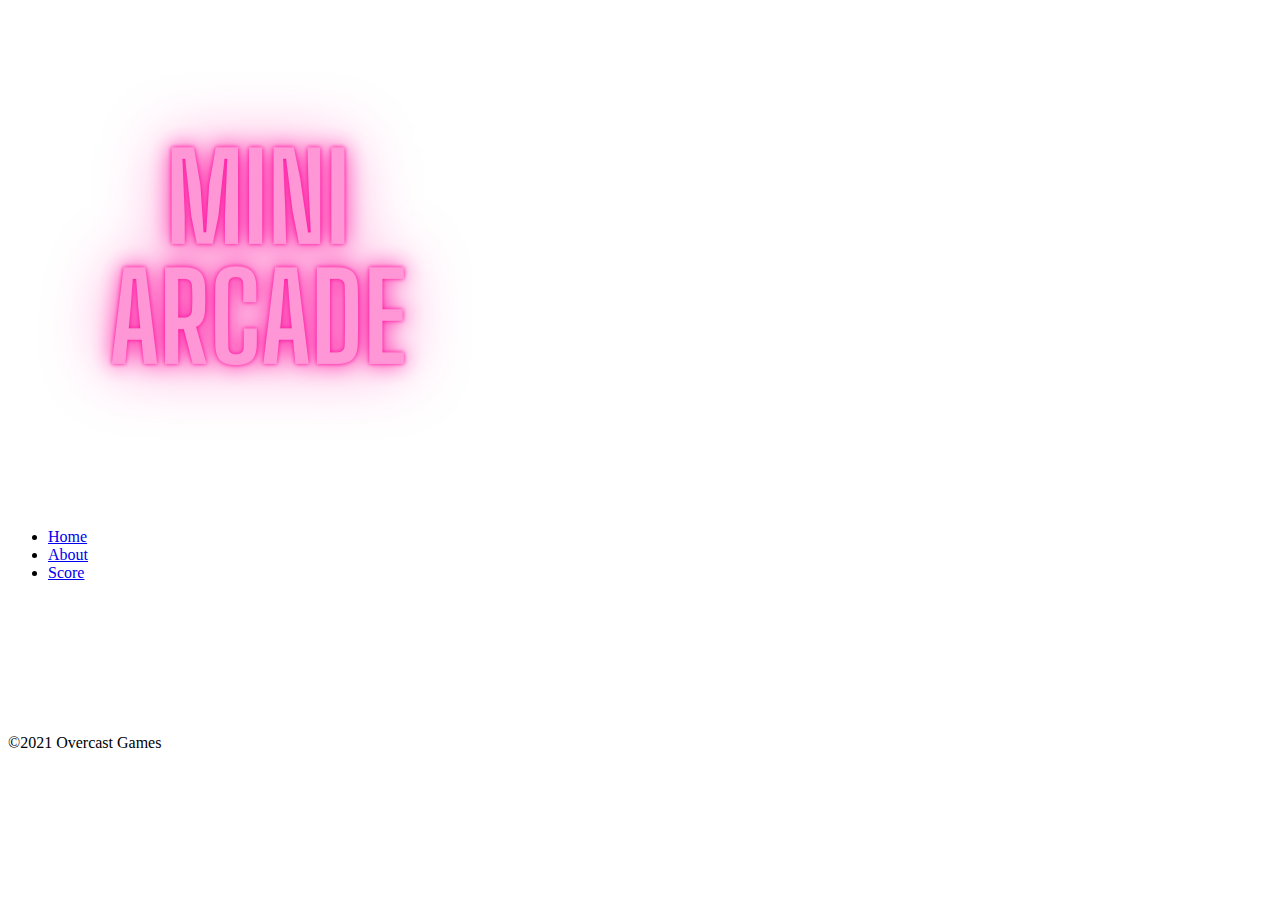
==== about.html @ 6eb0135d "Merge pull request #4 from OvercastGames/snake" ====
<!DOCTYPE html>
<html lang="en">
<head>
    <meta charset="UTF-8">
    <meta http-equiv="X-UA-Compatible" content="IE=edge">
    <meta name="viewport" content="width=device-width, initial-scale=1.0">
    <title>Document</title>
    <link rel="stylesheet" href="reset.css">
    <link rel="stylesheet" href="style.css">
    <link rel="stylesheet" href="about.css">
</head>

<body>
    <header>
		<navbar>
		<img id="" src="./img/miniarcadelogo.png">
				<ul>
					<li class=""><a href="./index.html">Home</a></li>
					<li class=""><a href="./about.html">About</a></li>
					<li class=""><a href="./score.html">Score</a></li>
				</ul>
		</navbar>
	</header>

	<main>
	    <article>
            <img src="">
            <div class="container">
                <p></p>
            </div>
        </article>
        <article>
            <img src="">
            <div class="container">
                <p></p>
            </div>
        </article>
        <article>
            <img src="">
            <div class="container">
                <p></p>
            </div>
        </article>
        <article>
            <img src="">
            <div class="container">
                <p></p>
            </div>
        </article>
		
	</main>

    <footer>
        <p>&copy;2021 Overcast Games</p>
    </footer>
</body>
</html>
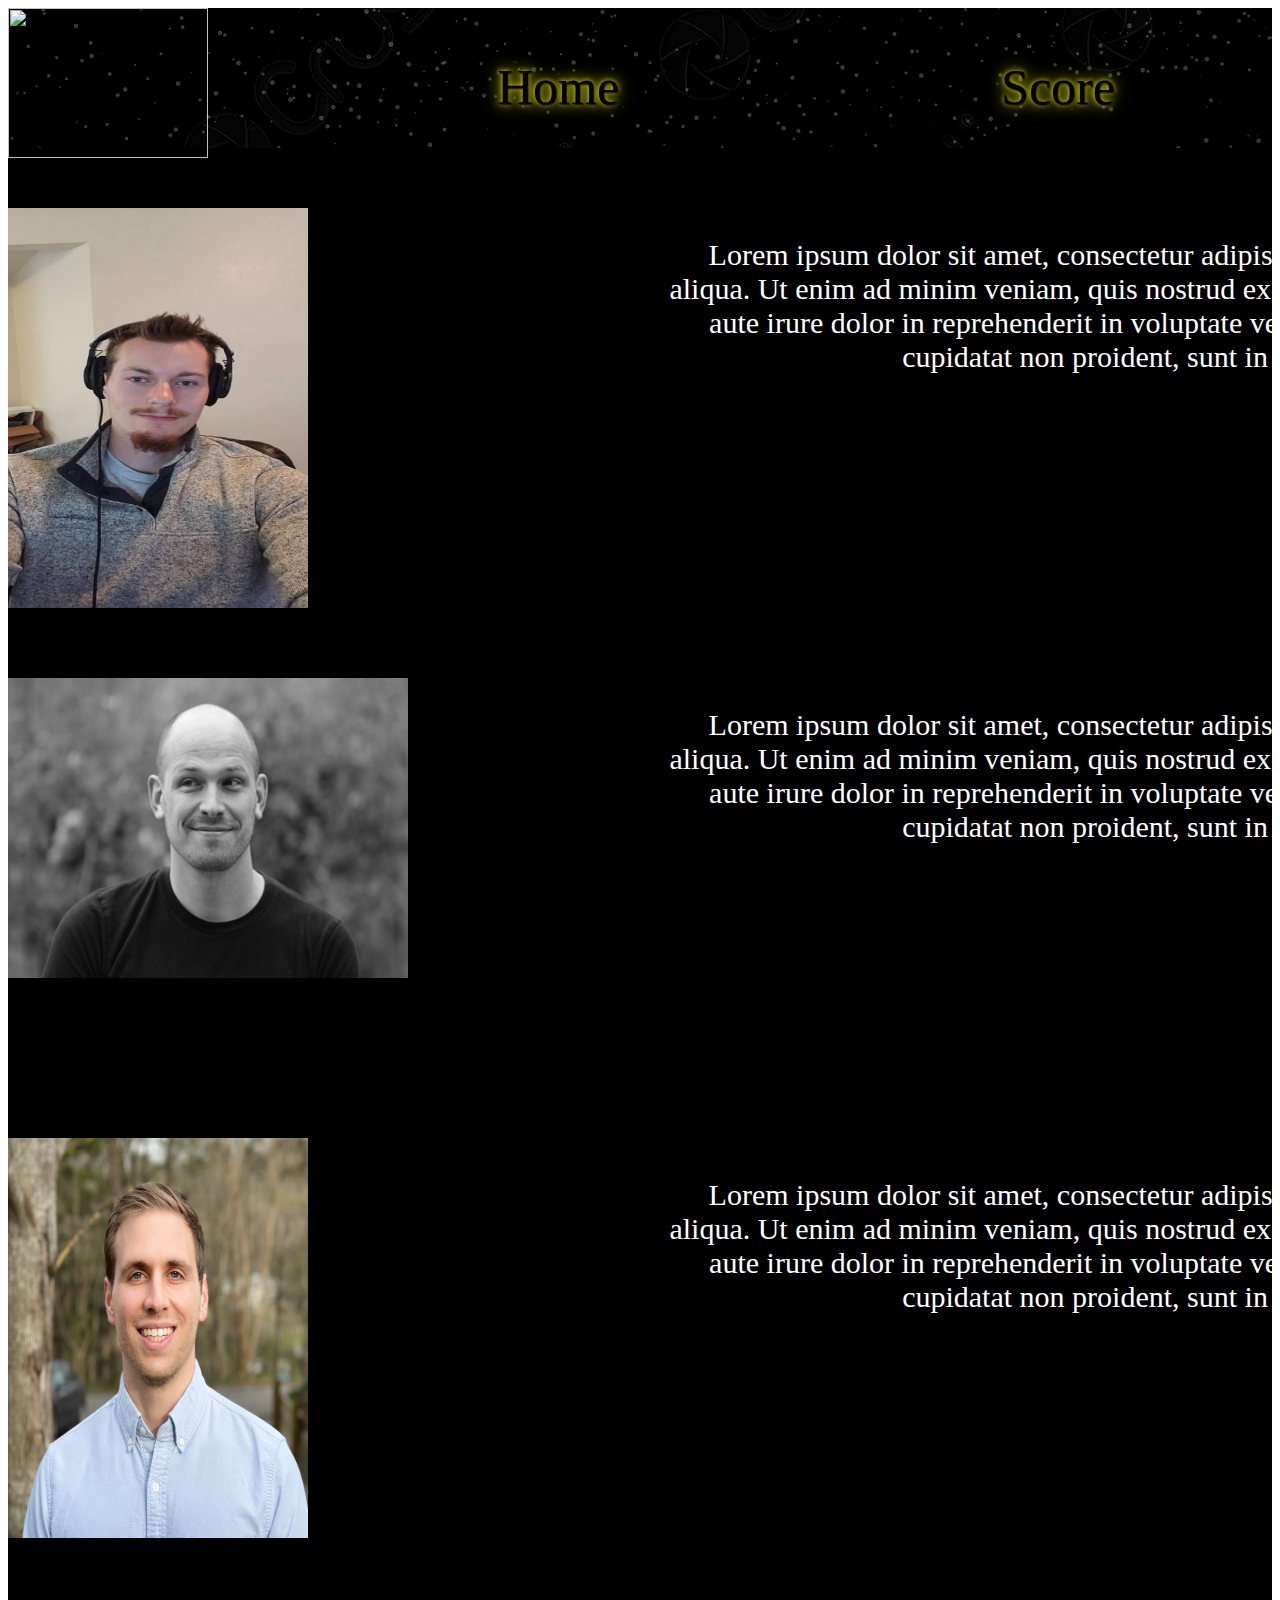
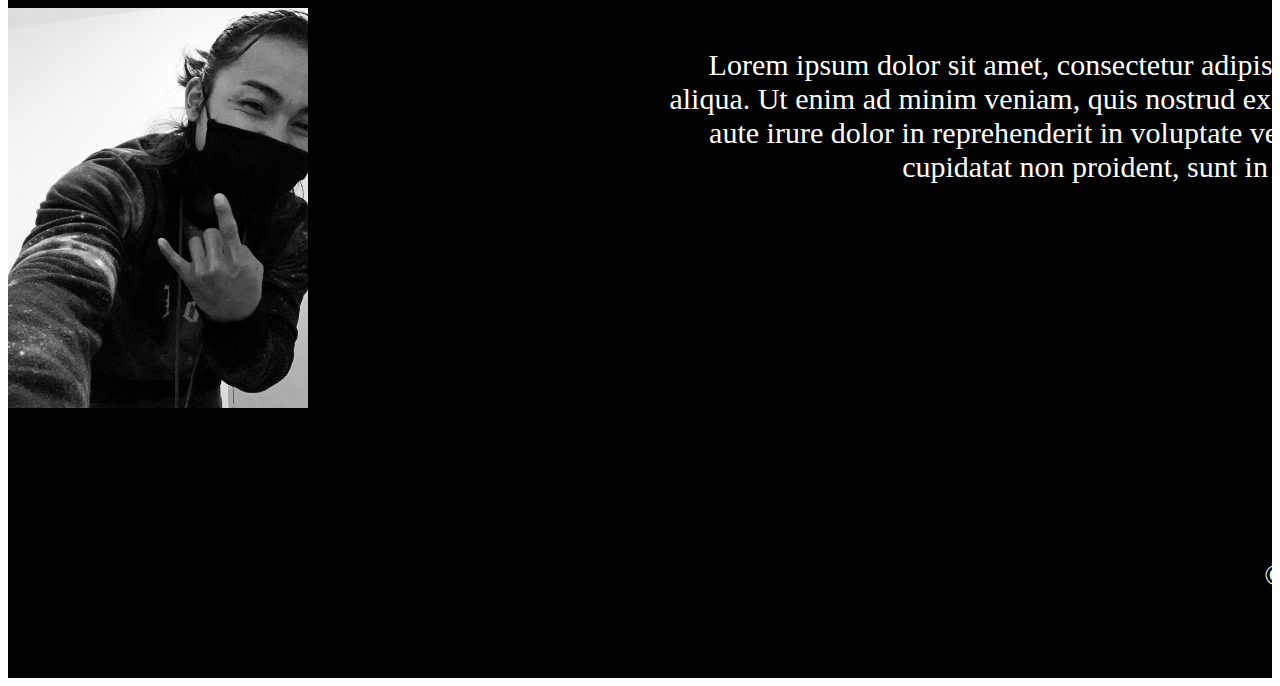
==== commit 0c935767: "Added further details to font styling" ====
--- a/about.html
+++ b/about.html
@@ -6,52 +6,45 @@
     <meta name="viewport" content="width=device-width, initial-scale=1.0">
     <title>Document</title>
     <link rel="stylesheet" href="reset.css">
-    <link rel="stylesheet" href="style.css">
-    <link rel="stylesheet" href="about.css">
+    <link rel="stylesheet" href="css/style.css">
+    <link rel="stylesheet" href="css/about.css">
 </head>
 
 <body>
     <header>
 		<navbar>
-		<img id="" src="./img/miniarcadelogo.png">
-				<ul>
-					<li class=""><a href="./index.html">Home</a></li>
-					<li class=""><a href="./about.html">About</a></li>
-					<li class=""><a href="./score.html">Score</a></li>
-				</ul>
-		</navbar>
+            <img id="navimg" src="./img/miniarcadelogo.png">
+                        <div class="Home"><a href="./index.html">Home</a></div>
+                        <div class="About"><a href="./about.html">About</a></div>
+                    <div class="Score"><a href="./score.html">Score</a></div>
+            </navbar>
 	</header>
 
 	<main>
-	    <article>
-            <img src="">
-            <div class="container">
-                <p></p>
+            <img id="Kirk" src="img/Profile pic.jpeg" height="400" width="300">
+            <div class="container1">
+                <p>Lorem ipsum dolor sit amet, consectetur adipiscing elit, sed do eiusmod tempor incididunt ut labore et dolore magna aliqua. Ut enim ad minim veniam, quis nostrud exercitation ullamco laboris nisi ut aliquip ex ea commodo consequat. Duis aute irure dolor in reprehenderit in voluptate velit esse cillum dolore eu fugiat nulla pariatur. Excepteur sint occaecat cupidatat non proident, sunt in culpa qui officia deserunt mollit anim id est laborum.</p>
             </div>
-        </article>
-        <article>
-            <img src="">
-            <div class="container">
-                <p></p>
+        
+            <img id="Ben" src="img/me-small.jpg">
+            <div class="container2">
+                <p>Lorem ipsum dolor sit amet, consectetur adipiscing elit, sed do eiusmod tempor incididunt ut labore et dolore magna aliqua. Ut enim ad minim veniam, quis nostrud exercitation ullamco laboris nisi ut aliquip ex ea commodo consequat. Duis aute irure dolor in reprehenderit in voluptate velit esse cillum dolore eu fugiat nulla pariatur. Excepteur sint occaecat cupidatat non proident, sunt in culpa qui officia deserunt mollit anim id est laborum.</p>
             </div>
-        </article>
-        <article>
-            <img src="">
-            <div class="container">
-                <p></p>
+
+            <img id="Kevin" src="img/LinkedInPrfile.jpg" height="400" width="300">
+            <div class="container3">
+                <p>Lorem ipsum dolor sit amet, consectetur adipiscing elit, sed do eiusmod tempor incididunt ut labore et dolore magna aliqua. Ut enim ad minim veniam, quis nostrud exercitation ullamco laboris nisi ut aliquip ex ea commodo consequat. Duis aute irure dolor in reprehenderit in voluptate velit esse cillum dolore eu fugiat nulla pariatur. Excepteur sint occaecat cupidatat non proident, sunt in culpa qui officia deserunt mollit anim id est laborum.</p>
             </div>
-        </article>
-        <article>
-            <img src="">
-            <div class="container">
-                <p></p>
+
+            <img id="Justin" src="img/Justin_Selfie.jpg" height="400" width="300">
+            <div class="container4">
+                <p>Lorem ipsum dolor sit amet, consectetur adipiscing elit, sed do eiusmod tempor incididunt ut labore et dolore magna aliqua. Ut enim ad minim veniam, quis nostrud exercitation ullamco laboris nisi ut aliquip ex ea commodo consequat. Duis aute irure dolor in reprehenderit in voluptate velit esse cillum dolore eu fugiat nulla pariatur. Excepteur sint occaecat cupidatat non proident, sunt in culpa qui officia deserunt mollit anim id est laborum.</p>
             </div>
-        </article>
 		
+        <footer>
+            <p>&copy;2021 Overcast Games</p>
+        </footer>
 	</main>
 
-    <footer>
-        <p>&copy;2021 Overcast Games</p>
-    </footer>
 </body>
 </html>--- a/css/style.css
+++ b/css/style.css
@@ -0,0 +1,65 @@
+navbar {
+    display: grid;
+    grid-template-columns: 300px 500px 500px 500px 300px;
+    grid-template-rows: 130px;;
+
+    text-shadow: 1px 1px 2px black, 0 0 1em yellow, 0 0 0.3em yellow;
+    color:yellow;
+    height: 140px;
+}
+
+div.About:hover {
+    text-shadow: 1px 1px 2px black, 0 0 1em yellow, 0 0 5em yellow;
+}
+
+div.Score:hover {
+    text-shadow: 1px 1px 2px black, 0 0 1em yellow, 0 0 5em yellow;
+}
+
+div.Home:hover {
+    text-shadow: 1px 1px 2px black, 0 0 1em yellow, 0 0 5em yellow;
+}
+
+img#navimg {
+    grid-column-start: 1;
+    grid-column-end: 1;
+
+    width: 200px;
+    height: 150px;
+}
+
+div.Home {
+    grid-column-start: 2;
+    grid-column-end: 3;
+    grid-row-start: 1;
+    grid-row-end: 2;
+    text-align:center;
+    margin-top: 50px;
+
+    font-size: 50px;
+}
+
+div.Score {
+    grid-column-start: 3;
+    grid-column-end: 4;
+    grid-row: 1;
+    text-align: center;
+    margin-top: 50px;
+
+    font-size: 50px;
+}
+
+div.About {
+    grid-column-start: 4;
+    grid-column-end: 5;
+    grid-row: 1;
+    text-align: center;
+    margin-top: 50px;
+
+    font-size: 50px;
+}
+
+a {
+    color: black;
+    text-decoration: none;
+}--- a/css/about.css
+++ b/css/about.css
@@ -0,0 +1,108 @@
+p {
+    text-align: center;
+    font-size: 30px;
+}
+
+main {
+    padding-top: 50px;
+    background-color:black;
+    color: white;
+    display: grid;
+    grid-template-columns: 600px 1500px;
+    grid-template-rows: 420px 420px 420px 420px 200px;
+    gap: 50px;
+}
+
+navbar {
+    background-image: url("/img/black-space-with-lot-stars-2469662.jpg");
+}
+
+img#Kirk {
+    grid-row-start: 1;
+    grid-row-end: 2;
+    grid-column: 1;
+    margin-top: 10px;
+    height: 400px;
+}
+
+img#Ben {
+    grid-row-start: 2;
+    grid-row-end: 3;
+    grid-column: 1;
+    margin-top: 10px;
+}
+
+img#Kevin {
+    grid-row-start: 3;
+    grid-row-end: 4;
+}
+
+img#Justin {
+    grid-row-start: 4;
+    grid-row-end: 5;
+}
+
+footer {
+    grid-column: 2;
+    text-align: center;
+    padding: 50px;
+    height: 10px;
+}
+
+div.container1 {
+    top: 120px;
+    animation: KirkGlow 1.5s infinite alternate;
+}
+
+@keyframes KirkGlow {
+    to {
+        text-shadow: 0 5px 15px white;
+    }    
+}
+
+div.container2 {
+    top: 120px;
+    animation: BenGlow 1.5s infinite alternate;
+}
+
+@keyframes BenGlow {
+    to {
+        text-shadow: 0 5px 15px red;
+    }
+}
+
+div.container3 {
+    top: 120px;
+    animation: KevinGlow 1.5s infinite alternate;
+}
+
+@keyframes KevinGlow {
+    to {
+        text-shadow: 0 5px 15px blue;
+    }
+}
+
+div.container4 {
+    top: 120px;
+    animation: JustinGlow 1.5s infinite alternate;
+}
+
+@keyframes JustinGlow {
+    to {
+        text-shadow: 0 5px 15px green;
+    }
+}
+
+div {
+    margin: 10px;
+}
+
+
+/* animation: glow2 1.5s infinite alternate;
+}
+
+@keyframes glow2 {
+    to {
+        text-shadow: 0 5px 15px yellow;
+    }
+} */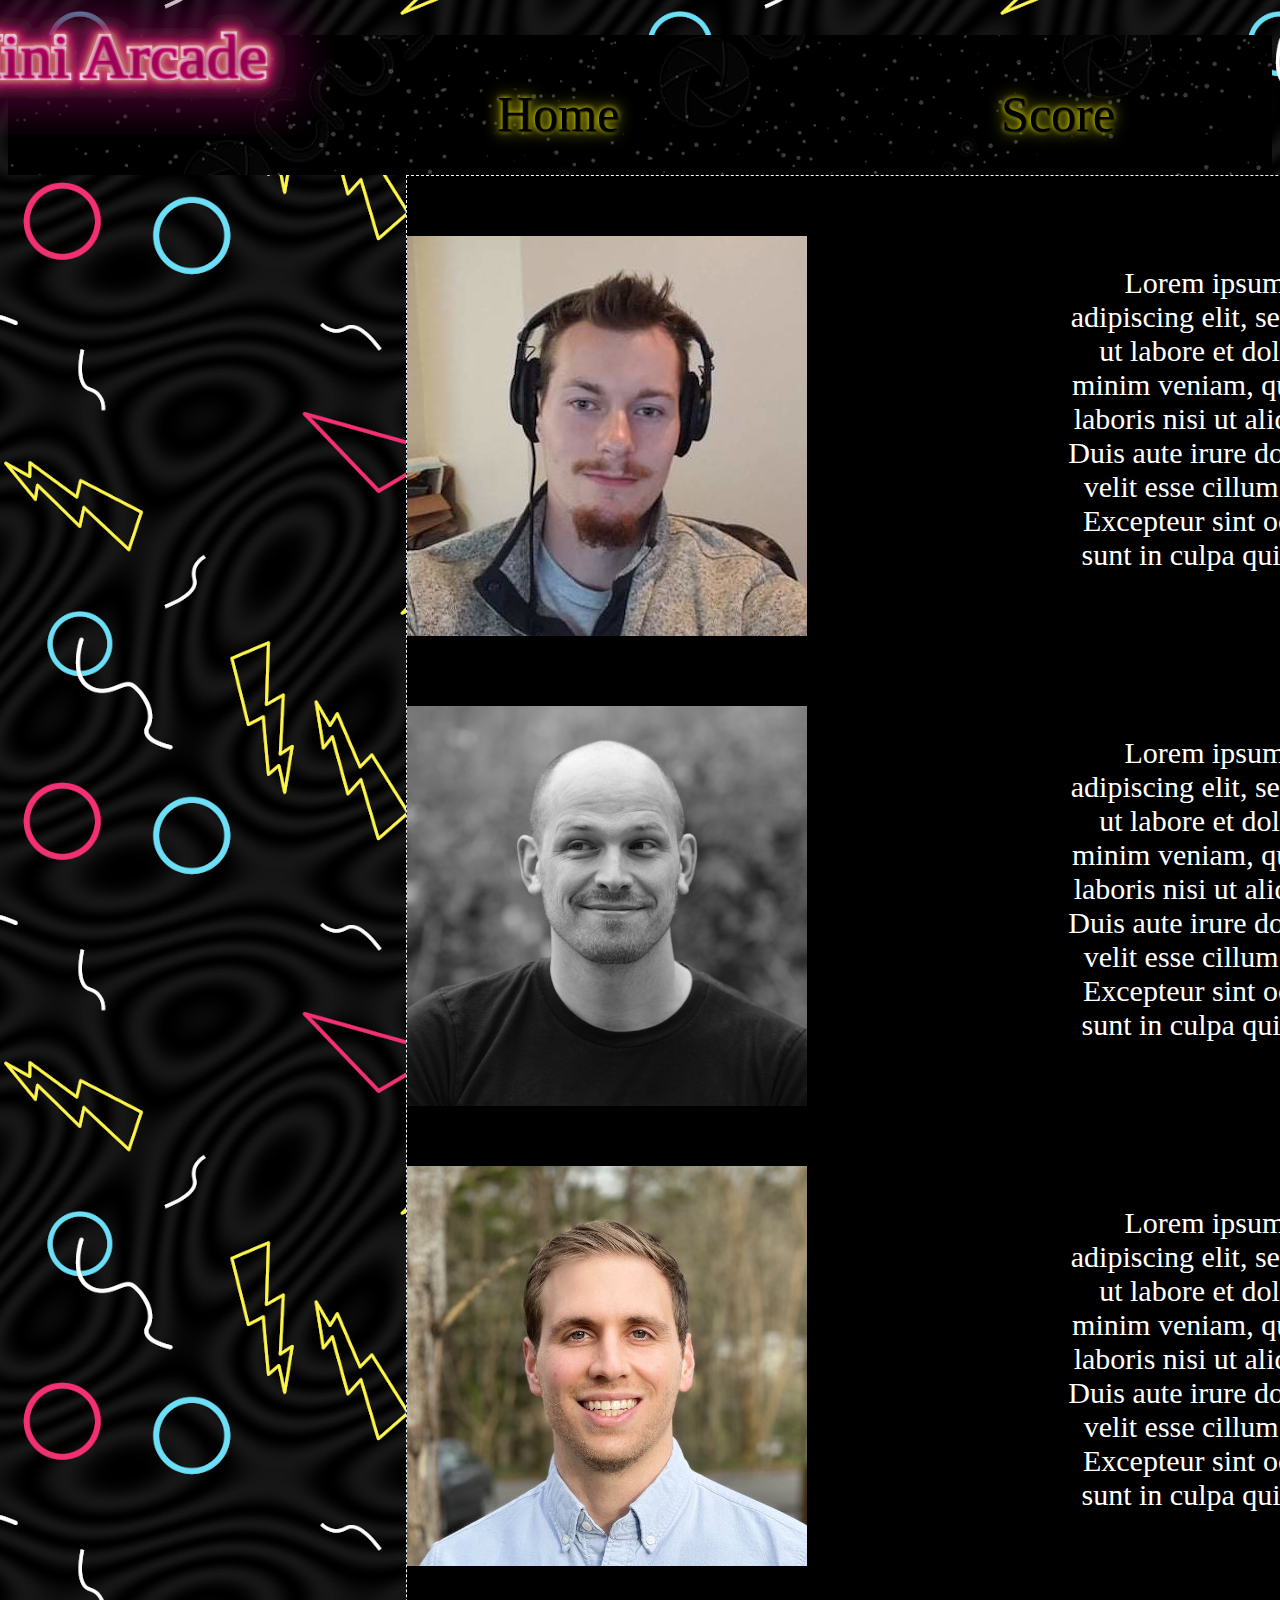
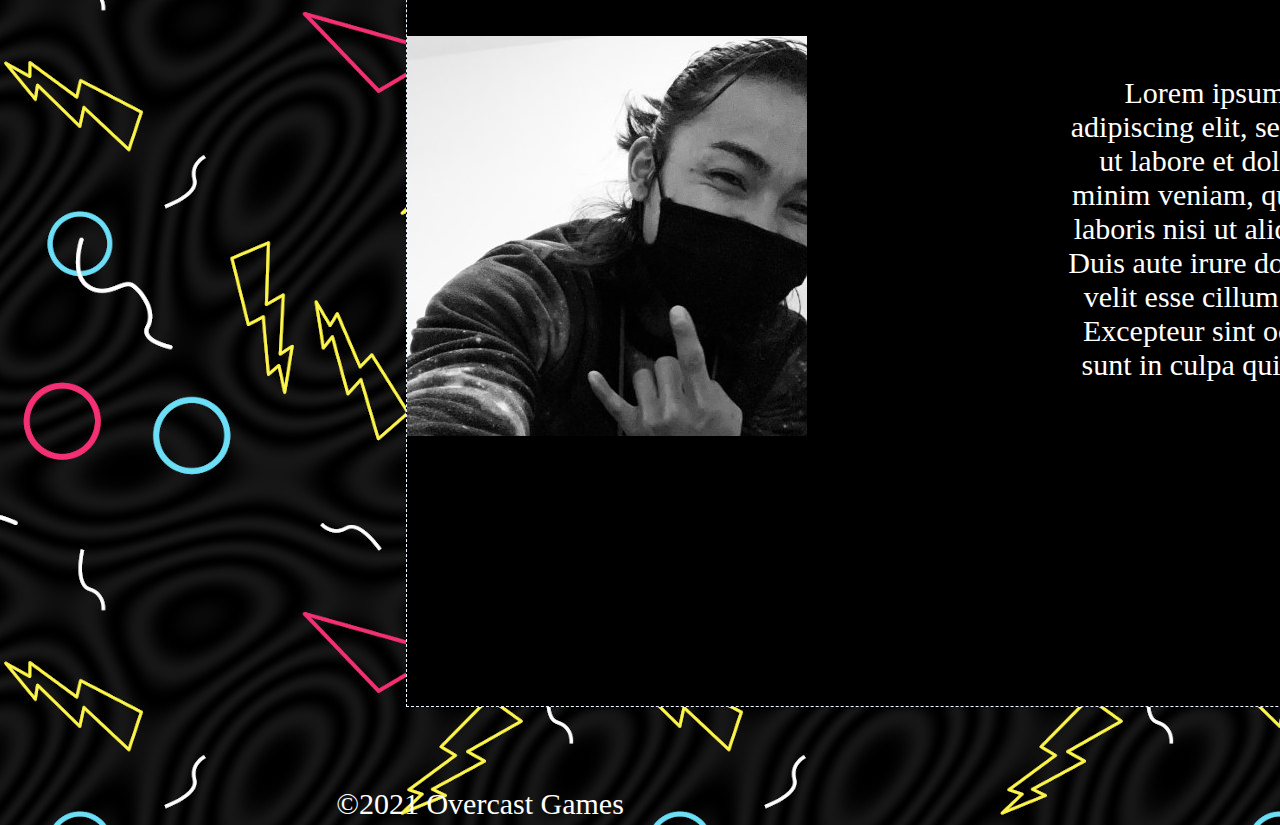
==== commit 7e8a4ba3: "Added logo, reformatted style, adjusted arcade image to fit snake game" ====
--- a/about.html
+++ b/about.html
@@ -13,7 +13,48 @@
 <body>
     <header>
 		<navbar>
-            <img id="navimg" src="./img/miniarcadelogo.png">
+            <div class="centered">
+				<div class="neon">Mini Arcade</div>
+			</div>
+			<svg>
+				<defs>
+					<filter id="stroke">
+						<feMorphology operator="dilate" radius="1" in="SourceGraphic" result="outside" />
+						<feMorphology operator="dilate" radius="2" in="outside" result="thickened" />
+						<feComposite operator="out" in2="SourceGraphic" in="thickened" result="stroke" />
+
+					</filter>
+
+					<filter id="inner-glow">
+						<feFlood flood-color="#e10b8d" />
+						<feComposite in2="SourceAlpha" operator="out" />
+						<feGaussianBlur stdDeviation="0.5" result="blur" />
+						<feComposite operator="atop" in2="SourceGraphic" />
+
+					</filter>
+
+					<filter id="outer-glow">
+						<feMorphology operator="dilate" radius="2" in="SourceAlpha" result="thicken" />
+						<feGaussianBlur in="thicken" stdDeviation="5" result="blurred" />
+						<feFlood flood-color="#db0273" result="glowColor" />
+						<feComposite in="glowColor" in2="blurred" operator="in" result="softGlow_colored" />
+						<feMerge>
+							<feMergeNode in="softGlow_colored" />
+							<feMergeNode in="SourceGraphic" />
+						</feMerge>
+					</filter>
+					<filter id="outer-glow1">
+						<feMorphology operator="dilate" radius="20" in="SourceAlpha" result="thicken" />
+						<feGaussianBlur in="thicken" stdDeviation="25" result="blurred" />
+						<feFlood flood-color="#530139" result="glowColor" />
+						<feComposite in="glowColor" in2="blurred" operator="in" result="softGlow_colored" />
+						<feMerge>
+							<feMergeNode in="softGlow_colored" />
+							<feMergeNode in="SourceGraphic" />
+						</feMerge>
+					</filter>
+				</defs>
+			</svg>
                         <div class="Home"><a href="./index.html">Home</a></div>
                         <div class="About"><a href="./about.html">About</a></div>
                     <div class="Score"><a href="./score.html">Score</a></div>
@@ -21,30 +62,30 @@
 	</header>
 
 	<main>
-            <img id="Kirk" src="img/Profile pic.jpeg" height="400" width="300">
+            <img id="Kirk" src="img/kirk-72dpi-crop-square.jpg">
             <div class="container1">
                 <p>Lorem ipsum dolor sit amet, consectetur adipiscing elit, sed do eiusmod tempor incididunt ut labore et dolore magna aliqua. Ut enim ad minim veniam, quis nostrud exercitation ullamco laboris nisi ut aliquip ex ea commodo consequat. Duis aute irure dolor in reprehenderit in voluptate velit esse cillum dolore eu fugiat nulla pariatur. Excepteur sint occaecat cupidatat non proident, sunt in culpa qui officia deserunt mollit anim id est laborum.</p>
             </div>
         
-            <img id="Ben" src="img/me-small.jpg">
+            <img id="Ben" src="img/ben-72dpi-crop-square.jpg">
             <div class="container2">
                 <p>Lorem ipsum dolor sit amet, consectetur adipiscing elit, sed do eiusmod tempor incididunt ut labore et dolore magna aliqua. Ut enim ad minim veniam, quis nostrud exercitation ullamco laboris nisi ut aliquip ex ea commodo consequat. Duis aute irure dolor in reprehenderit in voluptate velit esse cillum dolore eu fugiat nulla pariatur. Excepteur sint occaecat cupidatat non proident, sunt in culpa qui officia deserunt mollit anim id est laborum.</p>
             </div>
 
-            <img id="Kevin" src="img/LinkedInPrfile.jpg" height="400" width="300">
+            <img id="Kevin" src="img/kevin-72dpi-crop-square.jpg">
             <div class="container3">
                 <p>Lorem ipsum dolor sit amet, consectetur adipiscing elit, sed do eiusmod tempor incididunt ut labore et dolore magna aliqua. Ut enim ad minim veniam, quis nostrud exercitation ullamco laboris nisi ut aliquip ex ea commodo consequat. Duis aute irure dolor in reprehenderit in voluptate velit esse cillum dolore eu fugiat nulla pariatur. Excepteur sint occaecat cupidatat non proident, sunt in culpa qui officia deserunt mollit anim id est laborum.</p>
             </div>
 
-            <img id="Justin" src="img/Justin_Selfie.jpg" height="400" width="300">
+            <img id="Justin" src="img/justin-72dpi-crop-square.jpg">
             <div class="container4">
                 <p>Lorem ipsum dolor sit amet, consectetur adipiscing elit, sed do eiusmod tempor incididunt ut labore et dolore magna aliqua. Ut enim ad minim veniam, quis nostrud exercitation ullamco laboris nisi ut aliquip ex ea commodo consequat. Duis aute irure dolor in reprehenderit in voluptate velit esse cillum dolore eu fugiat nulla pariatur. Excepteur sint occaecat cupidatat non proident, sunt in culpa qui officia deserunt mollit anim id est laborum.</p>
             </div>
 		
-        <footer>
-            <p>&copy;2021 Overcast Games</p>
-        </footer>
+       
 	</main>
-
+    <footer>
+        <p>&copy;2021 Overcast Games</p>
+    </footer>
 </body>
 </html>--- a/css/style.css
+++ b/css/style.css
@@ -6,7 +6,25 @@
     text-shadow: 1px 1px 2px black, 0 0 1em yellow, 0 0 0.3em yellow;
     color:yellow;
     height: 140px;
+    margin-top: 35px;
 }
+.centered{
+    position:absolute;
+    left:8vw;
+    top:6vh;
+    transform:translateX(-50%) translateY(-50%) rotateX(15deg);
+    text-align:center;
+    
+  }
+  
+  
+  .neon{
+    font-family:'Neon 80s';
+    font-size:4rem;
+    color:#ffedff;
+    padding:30px;
+    filter:url(#stroke) url(#inner-glow) url(#outer-glow) url(#outer-glow1);
+  }
 
 div.About:hover {
     text-shadow: 1px 1px 2px black, 0 0 1em yellow, 0 0 5em yellow;
--- a/css/about.css
+++ b/css/about.css
@@ -11,10 +11,15 @@
     grid-template-columns: 600px 1500px;
     grid-template-rows: 420px 420px 420px 420px 200px;
     gap: 50px;
+    position: relative;
+    left: 398px;
 }
 
 navbar {
     background-image: url("/img/black-space-with-lot-stars-2469662.jpg");
+}
+body {
+    background-image: url('/img/retro-tile-background.jpg');
 }
 
 img#Kirk {
@@ -47,11 +52,15 @@
     text-align: center;
     padding: 50px;
     height: 10px;
+    color: white;
+    position: relative;
+    right: 160px;
 }
 
 div.container1 {
     top: 120px;
     animation: KirkGlow 1.5s infinite alternate;
+    width: 600px;
 }
 
 @keyframes KirkGlow {
@@ -63,6 +72,7 @@
 div.container2 {
     top: 120px;
     animation: BenGlow 1.5s infinite alternate;
+    width: 600px;
 }
 
 @keyframes BenGlow {
@@ -74,6 +84,7 @@
 div.container3 {
     top: 120px;
     animation: KevinGlow 1.5s infinite alternate;
+    width: 600px;
 }
 
 @keyframes KevinGlow {
@@ -85,6 +96,7 @@
 div.container4 {
     top: 120px;
     animation: JustinGlow 1.5s infinite alternate;
+    width: 600px;
 }
 
 @keyframes JustinGlow {
@@ -97,6 +109,22 @@
     margin: 10px;
 }
 
+main {
+    width: 1400px;
+    border: 1.5px;
+    border-style: dashed;
+    border-color: aliceblue;
+}
+
+.centered{
+    position:absolute;
+    left:7.5vw;
+    top:5.25vh;
+    transform:translateX(-50%) translateY(-50%) rotateX(15deg);
+    text-align:center;
+    
+  }
+
 
 /* animation: glow2 1.5s infinite alternate;
 }
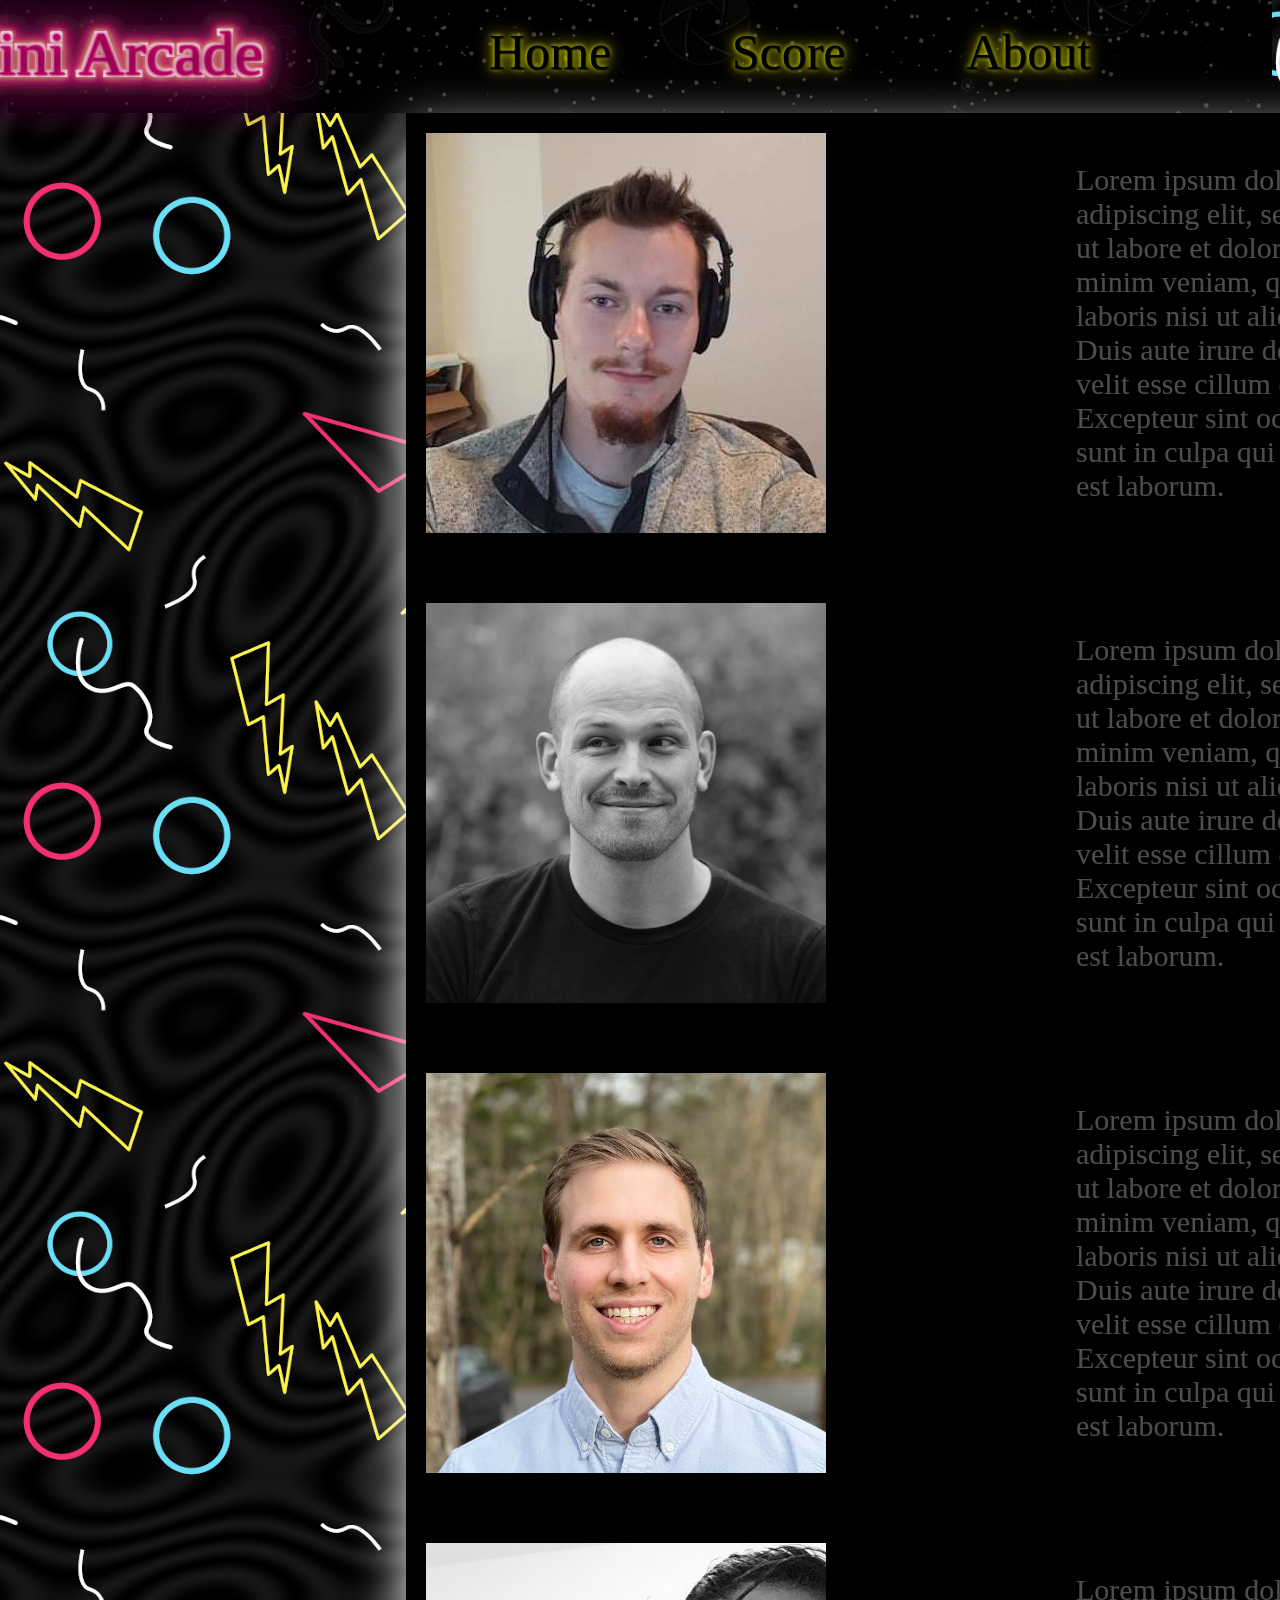
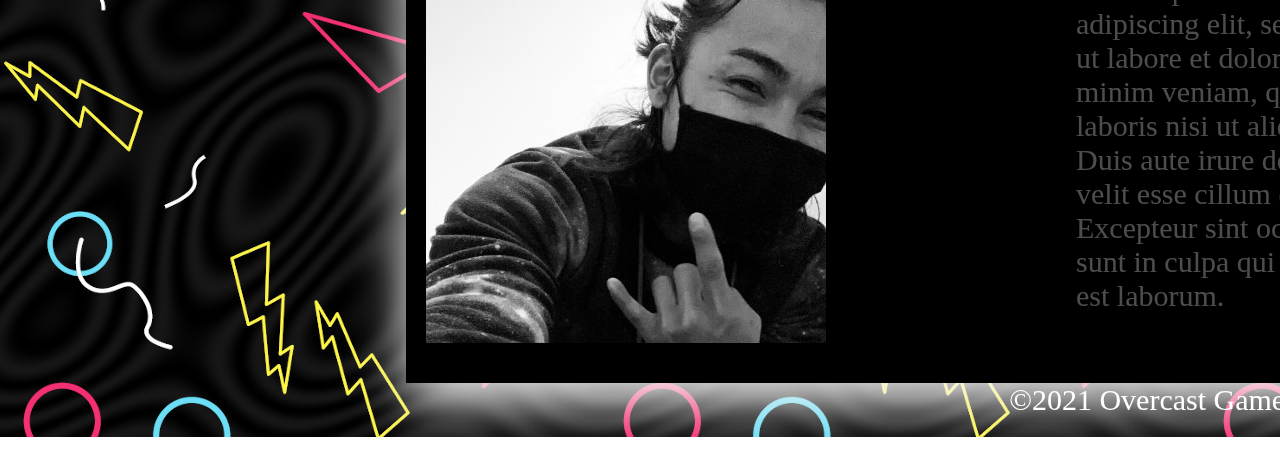
==== commit ff268cb4: "Added a few effects with CSS" ====
--- a/about.html
+++ b/about.html
@@ -3,7 +3,7 @@
 <head>
     <meta charset="UTF-8">
     <meta http-equiv="X-UA-Compatible" content="IE=edge">
-    <meta name="viewport" content="width=device-width, initial-scale=1.0">
+    <meta name="viewport" content="width=device-width, initial-scale=80%">
     <title>Document</title>
     <link rel="stylesheet" href="reset.css">
     <link rel="stylesheet" href="css/style.css">
@@ -62,22 +62,27 @@
 	</header>
 
 	<main>
+
             <img id="Kirk" src="img/kirk-72dpi-crop-square.jpg">
+
             <div class="container1">
                 <p>Lorem ipsum dolor sit amet, consectetur adipiscing elit, sed do eiusmod tempor incididunt ut labore et dolore magna aliqua. Ut enim ad minim veniam, quis nostrud exercitation ullamco laboris nisi ut aliquip ex ea commodo consequat. Duis aute irure dolor in reprehenderit in voluptate velit esse cillum dolore eu fugiat nulla pariatur. Excepteur sint occaecat cupidatat non proident, sunt in culpa qui officia deserunt mollit anim id est laborum.</p>
             </div>
         
             <img id="Ben" src="img/ben-72dpi-crop-square.jpg">
+
             <div class="container2">
                 <p>Lorem ipsum dolor sit amet, consectetur adipiscing elit, sed do eiusmod tempor incididunt ut labore et dolore magna aliqua. Ut enim ad minim veniam, quis nostrud exercitation ullamco laboris nisi ut aliquip ex ea commodo consequat. Duis aute irure dolor in reprehenderit in voluptate velit esse cillum dolore eu fugiat nulla pariatur. Excepteur sint occaecat cupidatat non proident, sunt in culpa qui officia deserunt mollit anim id est laborum.</p>
             </div>
 
             <img id="Kevin" src="img/kevin-72dpi-crop-square.jpg">
+
             <div class="container3">
                 <p>Lorem ipsum dolor sit amet, consectetur adipiscing elit, sed do eiusmod tempor incididunt ut labore et dolore magna aliqua. Ut enim ad minim veniam, quis nostrud exercitation ullamco laboris nisi ut aliquip ex ea commodo consequat. Duis aute irure dolor in reprehenderit in voluptate velit esse cillum dolore eu fugiat nulla pariatur. Excepteur sint occaecat cupidatat non proident, sunt in culpa qui officia deserunt mollit anim id est laborum.</p>
             </div>
 
             <img id="Justin" src="img/justin-72dpi-crop-square.jpg">
+
             <div class="container4">
                 <p>Lorem ipsum dolor sit amet, consectetur adipiscing elit, sed do eiusmod tempor incididunt ut labore et dolore magna aliqua. Ut enim ad minim veniam, quis nostrud exercitation ullamco laboris nisi ut aliquip ex ea commodo consequat. Duis aute irure dolor in reprehenderit in voluptate velit esse cillum dolore eu fugiat nulla pariatur. Excepteur sint occaecat cupidatat non proident, sunt in culpa qui officia deserunt mollit anim id est laborum.</p>
             </div>
@@ -87,5 +92,6 @@
     <footer>
         <p>&copy;2021 Overcast Games</p>
     </footer>
+
 </body>
 </html>--- a/css/style.css
+++ b/css/style.css
@@ -1,13 +1,13 @@
 navbar {
     display: grid;
-    grid-template-columns: 300px 500px 500px 500px 300px;
-    grid-template-rows: 130px;;
-
+    grid-template-columns: auto auto auto auto auto;
+    grid-template-rows: 130px;
     text-shadow: 1px 1px 2px black, 0 0 1em yellow, 0 0 0.3em yellow;
     color:yellow;
     height: 140px;
-    margin-top: 35px;
+    margin-top: -35px;
 }
+
 .centered{
     position:absolute;
     left:8vw;
@@ -16,8 +16,7 @@
     text-align:center;
     
   }
-  
-  
+
   .neon{
     font-family:'Neon 80s';
     font-size:4rem;
@@ -41,7 +40,6 @@
 img#navimg {
     grid-column-start: 1;
     grid-column-end: 1;
-
     width: 200px;
     height: 150px;
 }
@@ -53,7 +51,6 @@
     grid-row-end: 2;
     text-align:center;
     margin-top: 50px;
-
     font-size: 50px;
 }
 
@@ -63,7 +60,6 @@
     grid-row: 1;
     text-align: center;
     margin-top: 50px;
-
     font-size: 50px;
 }
 
@@ -73,7 +69,6 @@
     grid-row: 1;
     text-align: center;
     margin-top: 50px;
-
     font-size: 50px;
 }
 
--- a/css/about.css
+++ b/css/about.css
@@ -1,7 +1,3 @@
-p {
-    text-align: center;
-    font-size: 30px;
-}
 
 main {
     padding-top: 50px;
@@ -18,6 +14,7 @@
 navbar {
     background-image: url("/img/black-space-with-lot-stars-2469662.jpg");
 }
+
 body {
     background-image: url('/img/retro-tile-background.jpg');
 }
@@ -26,15 +23,12 @@
     grid-row-start: 1;
     grid-row-end: 2;
     grid-column: 1;
-    margin-top: 10px;
-    height: 400px;
 }
 
 img#Ben {
     grid-row-start: 2;
     grid-row-end: 3;
     grid-column: 1;
-    margin-top: 10px;
 }
 
 img#Kevin {
@@ -50,87 +44,94 @@
 footer {
     grid-column: 2;
     text-align: center;
-    padding: 50px;
-    height: 10px;
+    padding: 20px;
+    width: 290px;
+    height: 6px;
     color: white;
     position: relative;
-    right: 160px;
+    left: 980px;
+    background-color: rgba(0, 0, 0, 0.7);
+    font-size: 30px;
+}
+
+footer {
+    position: relative;
+    bottom: 50px;
 }
 
 div.container1 {
+    grid-column: 2;
+    grid-row: 2;
     top: 120px;
-    animation: KirkGlow 1.5s infinite alternate;
+    animation: KirkGlow .5s forwards;
     width: 600px;
+    opacity: 30%;
+    font-size: 30px;
 }
 
 @keyframes KirkGlow {
     to {
-        text-shadow: 0 5px 15px white;
+        text-shadow: 0 5px 10px white;
+        transition: ease-in-out 2s;
+        opacity: 100%;
     }    
 }
 
 div.container2 {
     top: 120px;
-    animation: BenGlow 1.5s infinite alternate;
+    animation: BenGlow 2s forwards;
     width: 600px;
+    opacity: 30%;
+    font-size: 30px;
 }
 
 @keyframes BenGlow {
     to {
         text-shadow: 0 5px 15px red;
+        transition: ease-in-out 2s;
+        opacity: 100%;
     }
 }
 
 div.container3 {
     top: 120px;
-    animation: KevinGlow 1.5s infinite alternate;
+    animation: KevinGlow 2s forwards;
     width: 600px;
+    opacity: 30%;
+    font-size: 30px;
 }
 
 @keyframes KevinGlow {
     to {
-        text-shadow: 0 5px 15px blue;
+        text-shadow: 0 5px 15px cyan;
+        transition: ease-in-out 2s;
+        opacity: 100%;
     }
 }
 
 div.container4 {
     top: 120px;
-    animation: JustinGlow 1.5s infinite alternate;
+    animation: JustinGlow 2s forwards;
     width: 600px;
+    opacity: 30%;
+    font-size: 30px;
 }
 
 @keyframes JustinGlow {
     to {
-        text-shadow: 0 5px 15px green;
+        text-shadow: 0 5px 15px yellow;
+        transition: ease-in-out 2s;
+        opacity: 100%;
     }
-}
-
-div {
-    margin: 10px;
 }
 
 main {
     width: 1400px;
-    border: 1.5px;
-    border-style: dashed;
+    border: 2px;
     border-color: aliceblue;
-}
-
-.centered{
-    position:absolute;
-    left:7.5vw;
-    top:5.25vh;
-    transform:translateX(-50%) translateY(-50%) rotateX(15deg);
-    text-align:center;
-    
-  }
-
-
-/* animation: glow2 1.5s infinite alternate;
-}
-
-@keyframes glow2 {
-    to {
-        text-shadow: 0 5px 15px yellow;
-    }
-} */+    box-sizing: border-box;
+    box-shadow: 0 20px 50px whitesmoke;
+    padding: 20px;
+    color: white;
+    height: 1870px;
+}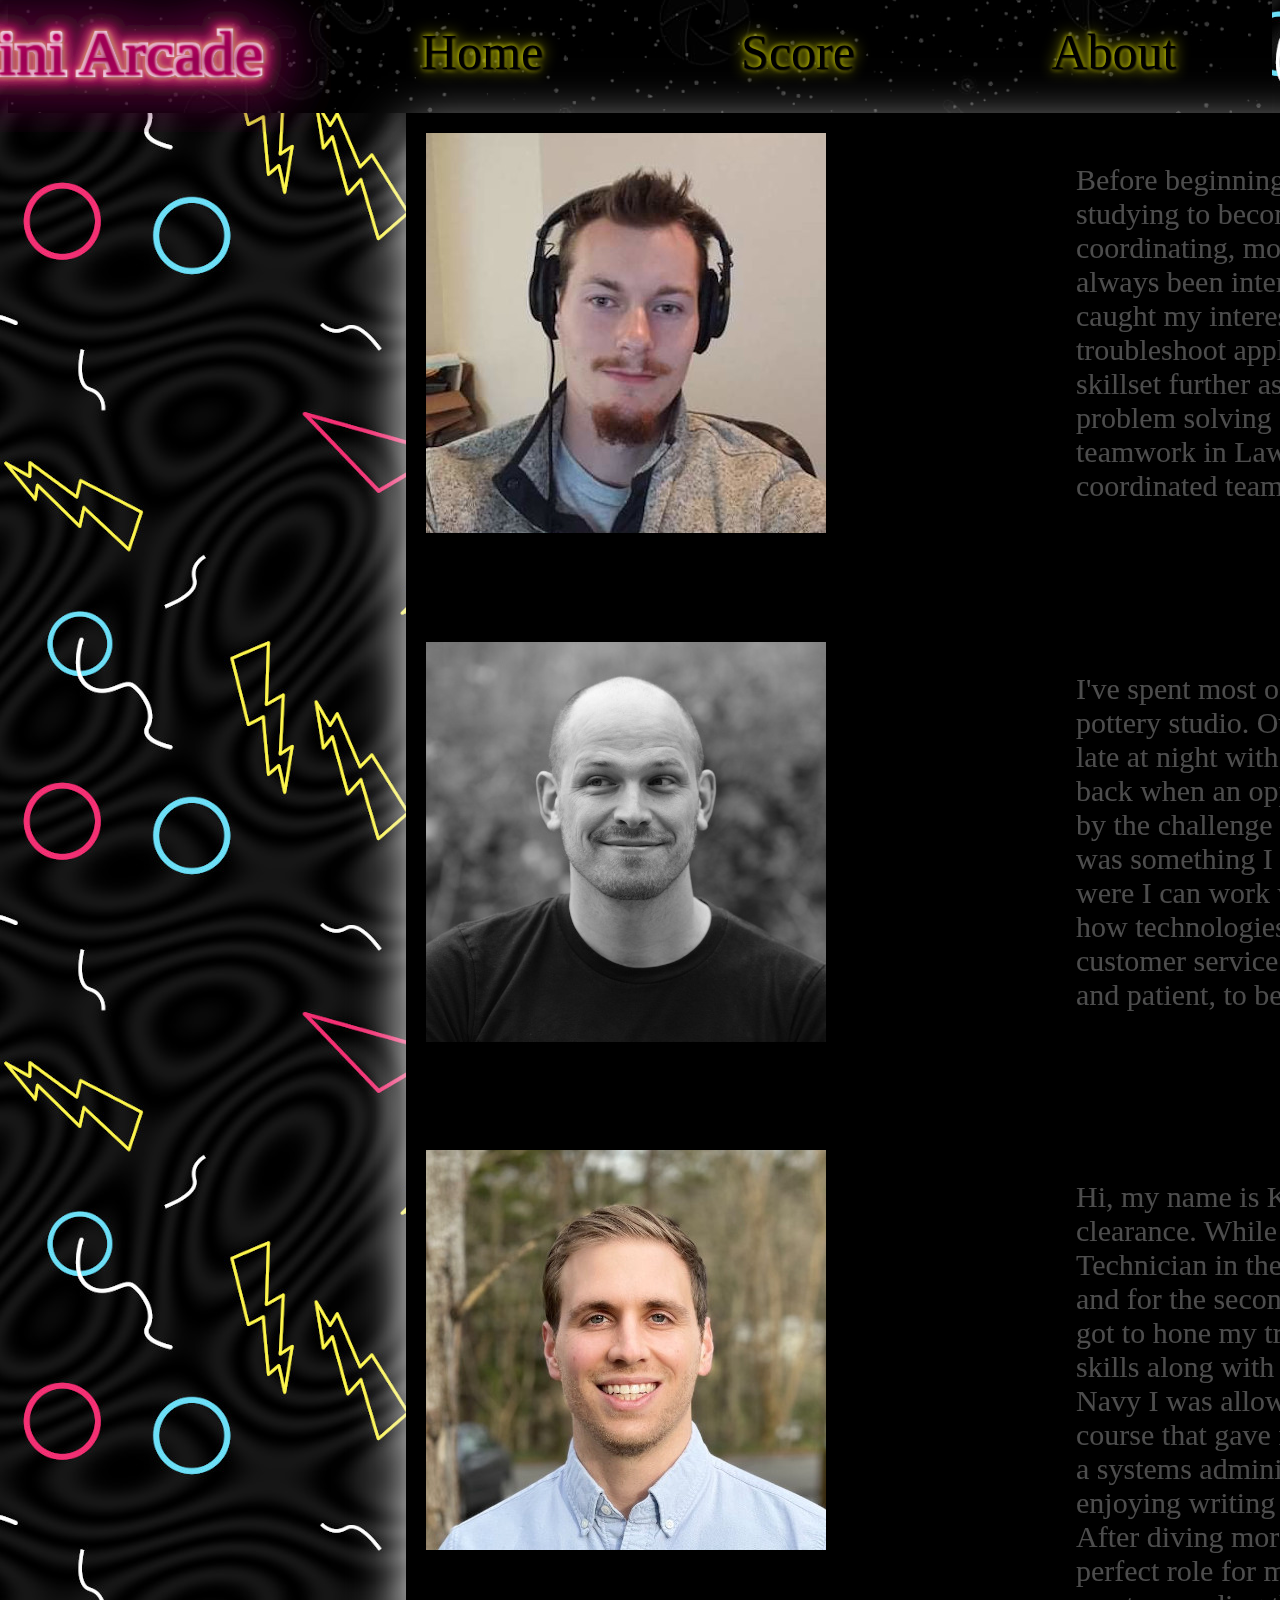
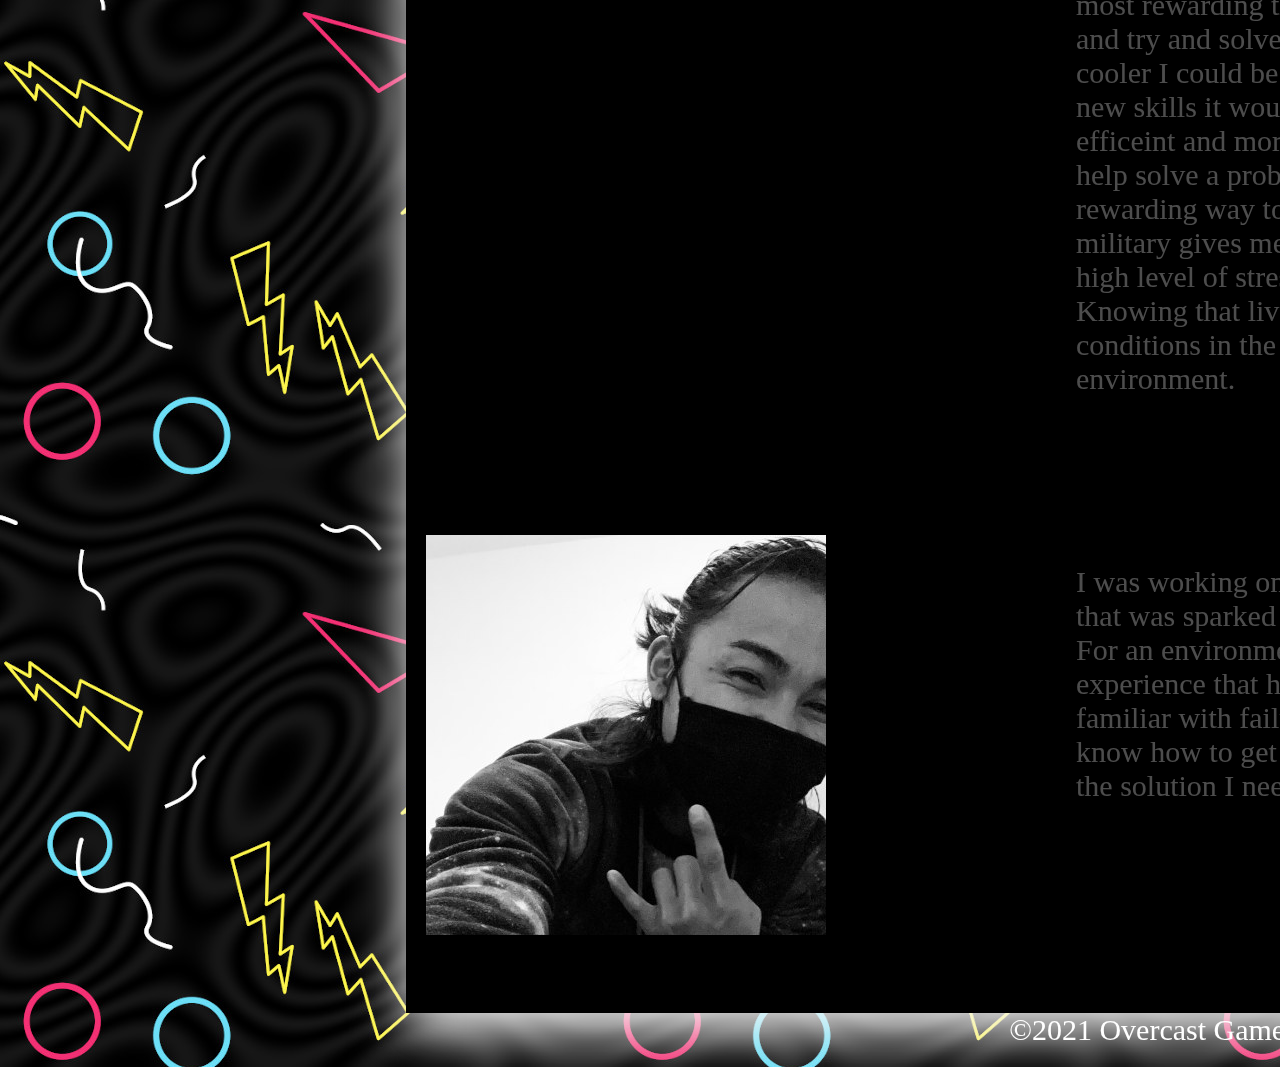
==== commit f1b8d076: "Added bios to about me" ====
--- a/about.html
+++ b/about.html
@@ -14,7 +14,7 @@
     <header>
 		<navbar>
             <div class="centered">
-				<div class="neon">Mini Arcade</div>
+				<a href="index.html"><div class="neon">Mini Arcade</div></a>
 			</div>
 			<svg>
 				<defs>
@@ -66,25 +66,34 @@
             <img id="Kirk" src="img/kirk-72dpi-crop-square.jpg">
 
             <div class="container1">
-                <p>Lorem ipsum dolor sit amet, consectetur adipiscing elit, sed do eiusmod tempor incididunt ut labore et dolore magna aliqua. Ut enim ad minim veniam, quis nostrud exercitation ullamco laboris nisi ut aliquip ex ea commodo consequat. Duis aute irure dolor in reprehenderit in voluptate velit esse cillum dolore eu fugiat nulla pariatur. Excepteur sint occaecat cupidatat non proident, sunt in culpa qui officia deserunt mollit anim id est laborum.</p>
+				<p>I've spent most of my career managing a small, independent paint-your-own pottery studio. Over the years I've spent more and more of my free time tinkering late at night with command line tools, scripts and programming languages. A while back when an opportunity to use these hobbies at work came up I was so excited by the challenge and so proud of the results that I realized software development was something I could do well and be passionate about. I'm looking for a position were I can work with a team of people that are as curious as I am about learning how technologies work and solving problems. I really enjoyed working in customer service and I see those skills, of offering support and being empathetic and patient, to be a huge asset working with a team.</p>
             </div>
         
             <img id="Ben" src="img/ben-72dpi-crop-square.jpg">
 
             <div class="container2">
-                <p>Lorem ipsum dolor sit amet, consectetur adipiscing elit, sed do eiusmod tempor incididunt ut labore et dolore magna aliqua. Ut enim ad minim veniam, quis nostrud exercitation ullamco laboris nisi ut aliquip ex ea commodo consequat. Duis aute irure dolor in reprehenderit in voluptate velit esse cillum dolore eu fugiat nulla pariatur. Excepteur sint occaecat cupidatat non proident, sunt in culpa qui officia deserunt mollit anim id est laborum.</p>
+				<p>Before beginning my software engineering education at CodeFellows, I was studying to become a Registered Nurse at Skagit
+					Valley College. I'm adept at coordinating, motivating and working within a team to reach our objective.
+					I've always been interesting in computers, and after doing some research, coding really caught
+					my interest.. Ideally I'd like to work with a team to design, create, and troubleshoot applications remotely,
+					and I'd love the opportunity to develop my skillset further as an active member of a programming team.
+					I'm inspired by problem solving and finding solutions, and my previously experience with teamwork in Law Enforcement
+					help me to understand the value of a well coordinated team.</p>
             </div>
 
             <img id="Kevin" src="img/kevin-72dpi-crop-square.jpg">
 
             <div class="container3">
-                <p>Lorem ipsum dolor sit amet, consectetur adipiscing elit, sed do eiusmod tempor incididunt ut labore et dolore magna aliqua. Ut enim ad minim veniam, quis nostrud exercitation ullamco laboris nisi ut aliquip ex ea commodo consequat. Duis aute irure dolor in reprehenderit in voluptate velit esse cillum dolore eu fugiat nulla pariatur. Excepteur sint occaecat cupidatat non proident, sunt in culpa qui officia deserunt mollit anim id est laborum.</p>
+                <p> Hi, my name is Kevin Stone, I am a United States Navy Veteran with a secret clearance. While serving in the US Navy I worked as an Aviation Electronics Technician in the first half of my career, fixing RADAR equipment for F-18 jets, and for the second half, I moved into a more supervisory role. While in the Navy I got to hone my troubleshooting skills, leadership skills, and team management skills along with an assortment of other skills. At the tail end of my career in the Navy I was allowed to take a Microsoft Software and Systems Administration course that gave me a technical understanding of how the Azure Cloud works from a systems administration side. Although I enjoyed the class, I found myself enjoying writing scripts more than building out just virtual machines and networks. After diving more into what software engineers did I figured this would be the perfect role for me. The fact that I get to solve real world problems with code is the most rewarding thing. Software engineering allows me to think about problems and try and solve them through applications and I don't think there is anything cooler I could be doing with my time. If I had an ideal environment to use these new skills it would be in building systems that helps make companies more efficeint and more sustainable in the long run.  Also, building applications that can help solve a problem not only for businesses but everyday people would be a very rewarding way to use my new coding skills. My previous experience in the military gives me a leg up on the competition. Being able to work in teams with a high level of stress is something you do everyday on the job in the military. Knowing that lives are at stack when you are doing your job, these are just normal conditions in the military that will set me up for greater success in a coding environment.</p>
             </div>
 
             <img id="Justin" src="img/justin-72dpi-crop-square.jpg">
 
             <div class="container4">
-                <p>Lorem ipsum dolor sit amet, consectetur adipiscing elit, sed do eiusmod tempor incididunt ut labore et dolore magna aliqua. Ut enim ad minim veniam, quis nostrud exercitation ullamco laboris nisi ut aliquip ex ea commodo consequat. Duis aute irure dolor in reprehenderit in voluptate velit esse cillum dolore eu fugiat nulla pariatur. Excepteur sint occaecat cupidatat non proident, sunt in culpa qui officia deserunt mollit anim id est laborum.</p>
+                <p>I was working on Wind Turbines as a Wind Technician.
+					It was mostly my curiosity that was sparked by some of my close friends mentioning for me to look into it.
+					For an environment, it's just pretty much anywhere I can learn.
+					My previous experience that helps me pretty much helps me in any situation is being very familiar with failure. I'm not going to be the smartest guy in the room but I do know how to get back up after a whole days worth of work turning out to not be the solution I needed.</p>
             </div>
 		
        
--- a/css/style.css
+++ b/css/style.css
@@ -1,6 +1,6 @@
 navbar {
     display: grid;
-    grid-template-columns: auto auto auto auto auto;
+    grid-template-columns: 1fr 1fr 1fr 1fr;
     grid-template-rows: 130px;
     text-shadow: 1px 1px 2px black, 0 0 1em yellow, 0 0 0.3em yellow;
     color:yellow;
--- a/css/about.css
+++ b/css/about.css
@@ -5,7 +5,7 @@
     color: white;
     display: grid;
     grid-template-columns: 600px 1500px;
-    grid-template-rows: 420px 420px 420px 420px 200px;
+    grid-template-rows: auto auto auto auto;
     gap: 50px;
     position: relative;
     left: 398px;
@@ -22,7 +22,6 @@
 img#Kirk {
     grid-row-start: 1;
     grid-row-end: 2;
-    grid-column: 1;
 }
 
 img#Ben {
@@ -64,7 +63,7 @@
     grid-row: 2;
     top: 120px;
     animation: KirkGlow .5s forwards;
-    width: 600px;
+    width: 1000px;
     opacity: 30%;
     font-size: 30px;
 }
@@ -80,7 +79,7 @@
 div.container2 {
     top: 120px;
     animation: BenGlow 2s forwards;
-    width: 600px;
+    width: 1000px;
     opacity: 30%;
     font-size: 30px;
 }
@@ -96,7 +95,7 @@
 div.container3 {
     top: 120px;
     animation: KevinGlow 2s forwards;
-    width: 600px;
+    width: 1000px;
     opacity: 30%;
     font-size: 30px;
 }
@@ -112,7 +111,7 @@
 div.container4 {
     top: 120px;
     animation: JustinGlow 2s forwards;
-    width: 600px;
+    width: 1000px;
     opacity: 30%;
     font-size: 30px;
 }
@@ -126,12 +125,12 @@
 }
 
 main {
-    width: 1400px;
+    width: 1800px;
     border: 2px;
     border-color: aliceblue;
     box-sizing: border-box;
     box-shadow: 0 20px 50px whitesmoke;
     padding: 20px;
     color: white;
-    height: 1870px;
+    height: 2500px;
 }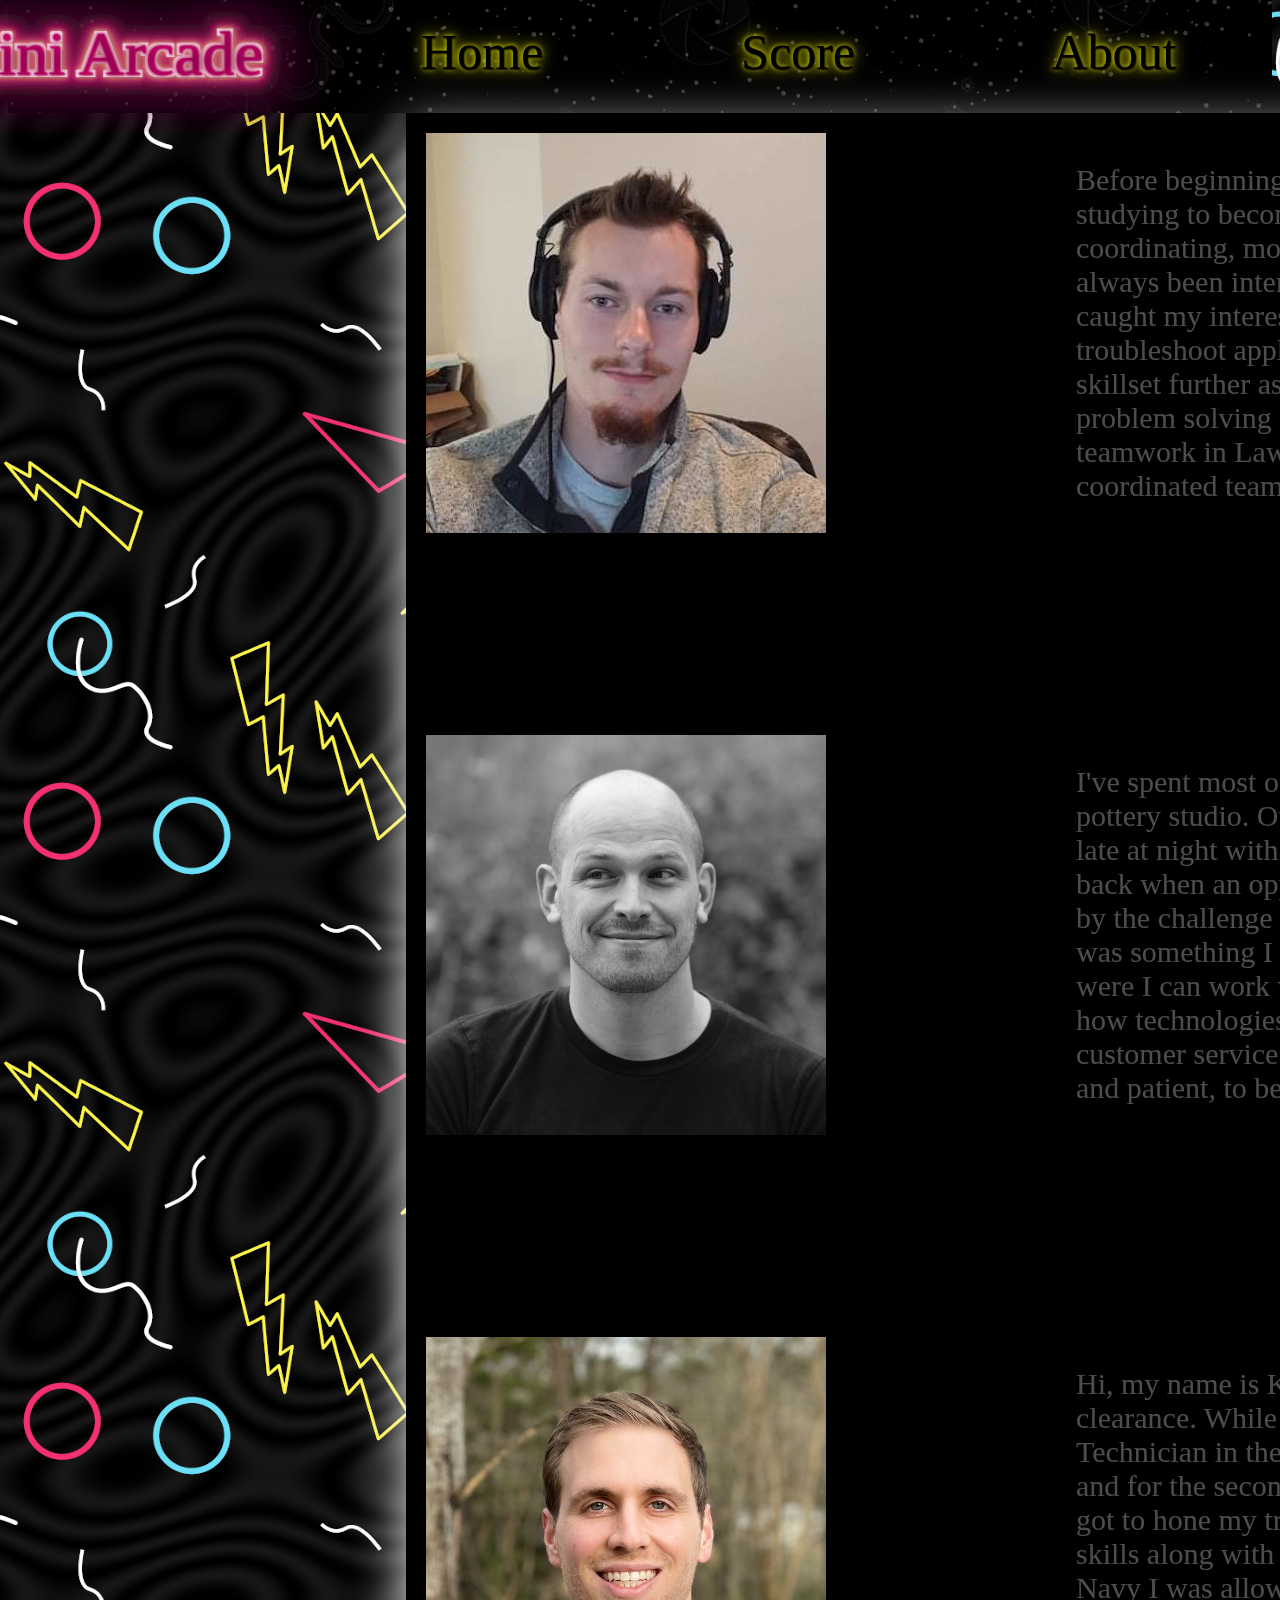
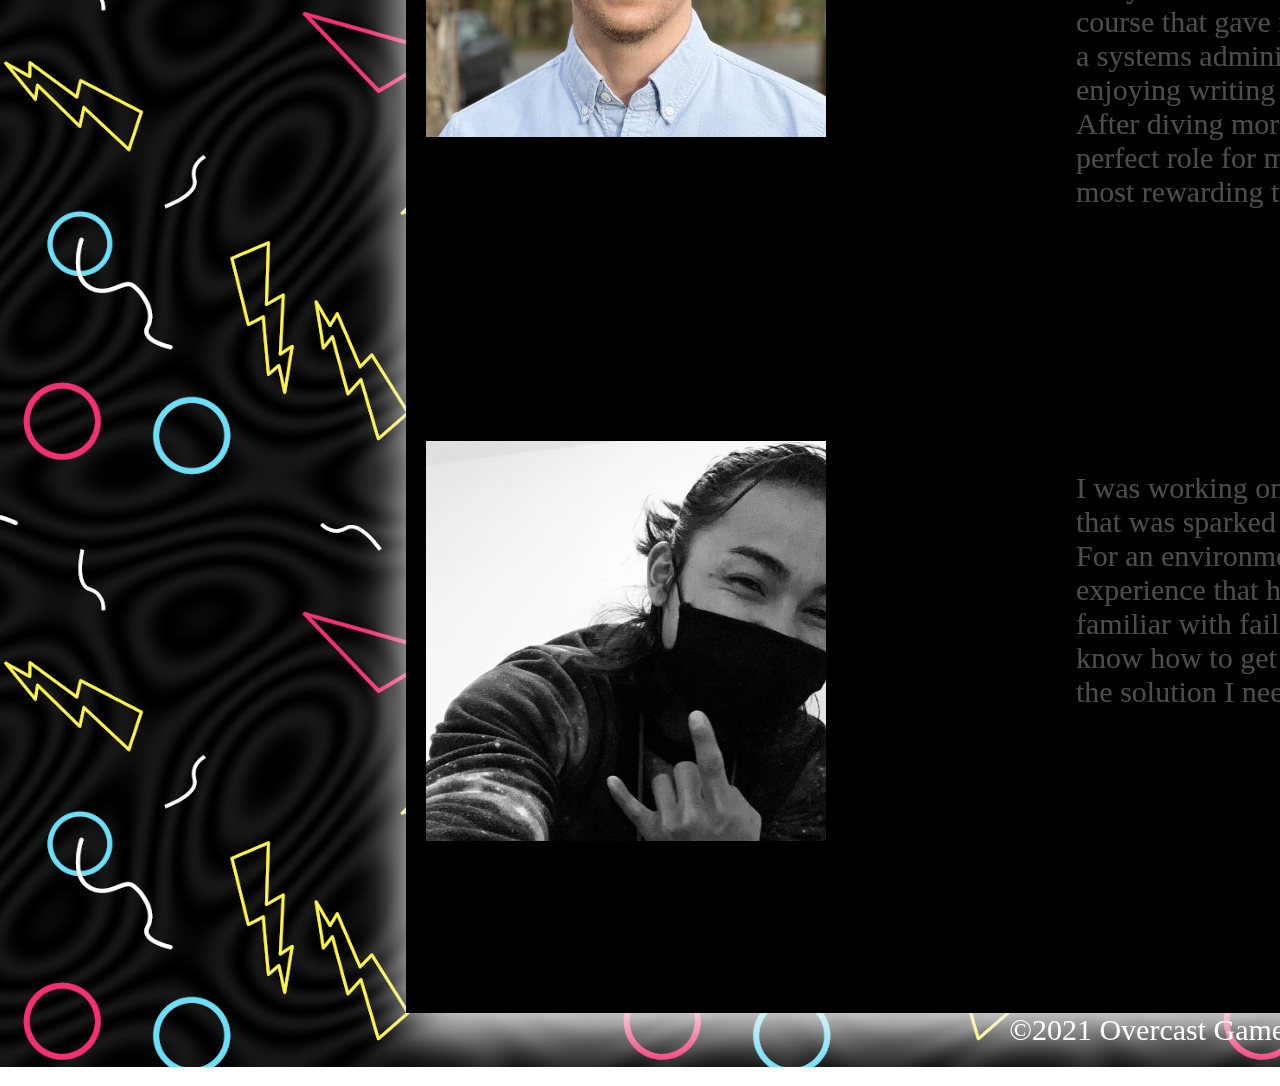
==== commit 9912e48f: "Reduces text in about me page" ====
--- a/about.html
+++ b/about.html
@@ -1,106 +1,129 @@
 <!DOCTYPE html>
 <html lang="en">
+
 <head>
-    <meta charset="UTF-8">
-    <meta http-equiv="X-UA-Compatible" content="IE=edge">
-    <meta name="viewport" content="width=device-width, initial-scale=80%">
-    <title>Document</title>
-    <link rel="stylesheet" href="reset.css">
-    <link rel="stylesheet" href="css/style.css">
-    <link rel="stylesheet" href="css/about.css">
+  <meta charset="UTF-8">
+  <meta http-equiv="X-UA-Compatible" content="IE=edge">
+  <meta name="viewport" content="width=device-width, initial-scale=80%">
+  <title>Document</title>
+  <link rel="stylesheet" href="reset.css">
+  <link rel="stylesheet" href="css/style.css">
+  <link rel="stylesheet" href="css/about.css">
 </head>
 
 <body>
-    <header>
-		<navbar>
-            <div class="centered">
-				<a href="index.html"><div class="neon">Mini Arcade</div></a>
-			</div>
-			<svg>
-				<defs>
-					<filter id="stroke">
-						<feMorphology operator="dilate" radius="1" in="SourceGraphic" result="outside" />
-						<feMorphology operator="dilate" radius="2" in="outside" result="thickened" />
-						<feComposite operator="out" in2="SourceGraphic" in="thickened" result="stroke" />
+  <header>
+    <navbar>
+      <div class="centered">
+        <a href="index.html">
+          <div class="neon">Mini Arcade</div>
+        </a>
+      </div>
+      <svg>
+        <defs>
+          <filter id="stroke">
+            <feMorphology operator="dilate" radius="1" in="SourceGraphic" result="outside" />
+            <feMorphology operator="dilate" radius="2" in="outside" result="thickened" />
+            <feComposite operator="out" in2="SourceGraphic" in="thickened" result="stroke" />
 
-					</filter>
+          </filter>
 
-					<filter id="inner-glow">
-						<feFlood flood-color="#e10b8d" />
-						<feComposite in2="SourceAlpha" operator="out" />
-						<feGaussianBlur stdDeviation="0.5" result="blur" />
-						<feComposite operator="atop" in2="SourceGraphic" />
+          <filter id="inner-glow">
+            <feFlood flood-color="#e10b8d" />
+            <feComposite in2="SourceAlpha" operator="out" />
+            <feGaussianBlur stdDeviation="0.5" result="blur" />
+            <feComposite operator="atop" in2="SourceGraphic" />
 
-					</filter>
+          </filter>
 
-					<filter id="outer-glow">
-						<feMorphology operator="dilate" radius="2" in="SourceAlpha" result="thicken" />
-						<feGaussianBlur in="thicken" stdDeviation="5" result="blurred" />
-						<feFlood flood-color="#db0273" result="glowColor" />
-						<feComposite in="glowColor" in2="blurred" operator="in" result="softGlow_colored" />
-						<feMerge>
-							<feMergeNode in="softGlow_colored" />
-							<feMergeNode in="SourceGraphic" />
-						</feMerge>
-					</filter>
-					<filter id="outer-glow1">
-						<feMorphology operator="dilate" radius="20" in="SourceAlpha" result="thicken" />
-						<feGaussianBlur in="thicken" stdDeviation="25" result="blurred" />
-						<feFlood flood-color="#530139" result="glowColor" />
-						<feComposite in="glowColor" in2="blurred" operator="in" result="softGlow_colored" />
-						<feMerge>
-							<feMergeNode in="softGlow_colored" />
-							<feMergeNode in="SourceGraphic" />
-						</feMerge>
-					</filter>
-				</defs>
-			</svg>
-                        <div class="Home"><a href="./index.html">Home</a></div>
-                        <div class="About"><a href="./about.html">About</a></div>
-                    <div class="Score"><a href="./score.html">Score</a></div>
-            </navbar>
-	</header>
+          <filter id="outer-glow">
+            <feMorphology operator="dilate" radius="2" in="SourceAlpha" result="thicken" />
+            <feGaussianBlur in="thicken" stdDeviation="5" result="blurred" />
+            <feFlood flood-color="#db0273" result="glowColor" />
+            <feComposite in="glowColor" in2="blurred" operator="in" result="softGlow_colored" />
+            <feMerge>
+              <feMergeNode in="softGlow_colored" />
+              <feMergeNode in="SourceGraphic" />
+            </feMerge>
+          </filter>
+          <filter id="outer-glow1">
+            <feMorphology operator="dilate" radius="20" in="SourceAlpha" result="thicken" />
+            <feGaussianBlur in="thicken" stdDeviation="25" result="blurred" />
+            <feFlood flood-color="#530139" result="glowColor" />
+            <feComposite in="glowColor" in2="blurred" operator="in" result="softGlow_colored" />
+            <feMerge>
+              <feMergeNode in="softGlow_colored" />
+              <feMergeNode in="SourceGraphic" />
+            </feMerge>
+          </filter>
+        </defs>
+      </svg>
+      <div class="Home"><a href="./index.html">Home</a></div>
+      <div class="About"><a href="./about.html">About</a></div>
+      <div class="Score"><a href="./score.html">Score</a></div>
+    </navbar>
+  </header>
 
-	<main>
+  <main>
 
-            <img id="Kirk" src="img/kirk-72dpi-crop-square.jpg">
+    <img id="Kirk" src="img/kirk-72dpi-crop-square.jpg">
 
-            <div class="container1">
-				<p>I've spent most of my career managing a small, independent paint-your-own pottery studio. Over the years I've spent more and more of my free time tinkering late at night with command line tools, scripts and programming languages. A while back when an opportunity to use these hobbies at work came up I was so excited by the challenge and so proud of the results that I realized software development was something I could do well and be passionate about. I'm looking for a position were I can work with a team of people that are as curious as I am about learning how technologies work and solving problems. I really enjoyed working in customer service and I see those skills, of offering support and being empathetic and patient, to be a huge asset working with a team.</p>
-            </div>
-        
-            <img id="Ben" src="img/ben-72dpi-crop-square.jpg">
+    <div class="container1">
+      <p>I've spent most of my career managing a small, independent paint-your-own pottery studio. Over the years I've
+        spent more and more of my free time tinkering late at night with command line tools, scripts and programming
+        languages. A while back when an opportunity to use these hobbies at work came up I was so excited by the
+        challenge and so proud of the results that I realized software development was something I could do well and be
+        passionate about. I'm looking for a position were I can work with a team of people that are as curious as I am
+        about learning how technologies work and solving problems. I really enjoyed working in customer service and I
+        see those skills, of offering support and being empathetic and patient, to be a huge asset working with a team.
+      </p>
+    </div>
 
-            <div class="container2">
-				<p>Before beginning my software engineering education at CodeFellows, I was studying to become a Registered Nurse at Skagit
-					Valley College. I'm adept at coordinating, motivating and working within a team to reach our objective.
-					I've always been interesting in computers, and after doing some research, coding really caught
-					my interest.. Ideally I'd like to work with a team to design, create, and troubleshoot applications remotely,
-					and I'd love the opportunity to develop my skillset further as an active member of a programming team.
-					I'm inspired by problem solving and finding solutions, and my previously experience with teamwork in Law Enforcement
-					help me to understand the value of a well coordinated team.</p>
-            </div>
+    <img id="Ben" src="img/ben-72dpi-crop-square.jpg">
 
-            <img id="Kevin" src="img/kevin-72dpi-crop-square.jpg">
+    <div class="container2">
+      <p>Before beginning my software engineering education at CodeFellows, I was studying to become a Registered Nurse
+        at Skagit
+        Valley College. I'm adept at coordinating, motivating and working within a team to reach our objective.
+        I've always been interesting in computers, and after doing some research, coding really caught
+        my interest.. Ideally I'd like to work with a team to design, create, and troubleshoot applications remotely,
+        and I'd love the opportunity to develop my skillset further as an active member of a programming team.
+        I'm inspired by problem solving and finding solutions, and my previously experience with teamwork in Law
+        Enforcement
+        help me to understand the value of a well coordinated team.</p>
+    </div>
 
-            <div class="container3">
-                <p> Hi, my name is Kevin Stone, I am a United States Navy Veteran with a secret clearance. While serving in the US Navy I worked as an Aviation Electronics Technician in the first half of my career, fixing RADAR equipment for F-18 jets, and for the second half, I moved into a more supervisory role. While in the Navy I got to hone my troubleshooting skills, leadership skills, and team management skills along with an assortment of other skills. At the tail end of my career in the Navy I was allowed to take a Microsoft Software and Systems Administration course that gave me a technical understanding of how the Azure Cloud works from a systems administration side. Although I enjoyed the class, I found myself enjoying writing scripts more than building out just virtual machines and networks. After diving more into what software engineers did I figured this would be the perfect role for me. The fact that I get to solve real world problems with code is the most rewarding thing. Software engineering allows me to think about problems and try and solve them through applications and I don't think there is anything cooler I could be doing with my time. If I had an ideal environment to use these new skills it would be in building systems that helps make companies more efficeint and more sustainable in the long run.  Also, building applications that can help solve a problem not only for businesses but everyday people would be a very rewarding way to use my new coding skills. My previous experience in the military gives me a leg up on the competition. Being able to work in teams with a high level of stress is something you do everyday on the job in the military. Knowing that lives are at stack when you are doing your job, these are just normal conditions in the military that will set me up for greater success in a coding environment.</p>
-            </div>
+    <img id="Kevin" src="img/kevin-72dpi-crop-square.jpg">
 
-            <img id="Justin" src="img/justin-72dpi-crop-square.jpg">
+    <div class="container3">
+      <p> Hi, my name is Kevin Stone, I am a United States Navy Veteran with a secret clearance. While serving in the US
+        Navy I worked as an Aviation Electronics Technician in the first half of my career, fixing RADAR equipment for
+        F-18 jets, and for the second half, I moved into a more supervisory role. While in the Navy I got to hone my
+        troubleshooting skills, leadership skills, and team management skills along with an assortment of other skills.
+        At the tail end of my career in the Navy I was allowed to take a Microsoft Software and Systems Administration
+        course that gave me a technical understanding of how the Azure Cloud works from a systems administration side.
+        Although I enjoyed the class, I found myself enjoying writing scripts more than building out just virtual
+        machines and networks. After diving more into what software engineers did I figured this would be the perfect
+        role for me. The fact that I get to solve real world problems with code is the most rewarding thing.</p>
+    </div>
 
-            <div class="container4">
-                <p>I was working on Wind Turbines as a Wind Technician.
-					It was mostly my curiosity that was sparked by some of my close friends mentioning for me to look into it.
-					For an environment, it's just pretty much anywhere I can learn.
-					My previous experience that helps me pretty much helps me in any situation is being very familiar with failure. I'm not going to be the smartest guy in the room but I do know how to get back up after a whole days worth of work turning out to not be the solution I needed.</p>
-            </div>
-		
-       
-	</main>
-    <footer>
-        <p>&copy;2021 Overcast Games</p>
-    </footer>
+    <img id="Justin" src="img/justin-72dpi-crop-square.jpg">
+
+    <div class="container4">
+      <p>I was working on Wind Turbines as a Wind Technician.
+        It was mostly my curiosity that was sparked by some of my close friends mentioning for me to look into it.
+        For an environment, it's just pretty much anywhere I can learn.
+        My previous experience that helps me pretty much helps me in any situation is being very familiar with failure.
+        I'm not going to be the smartest guy in the room but I do know how to get back up after a whole days worth of
+        work turning out to not be the solution I needed.</p>
+    </div>
+
+
+  </main>
+  <footer>
+    <p>&copy;2021 Overcast Games</p>
+  </footer>
 
 </body>
-</html>+
+</html>
